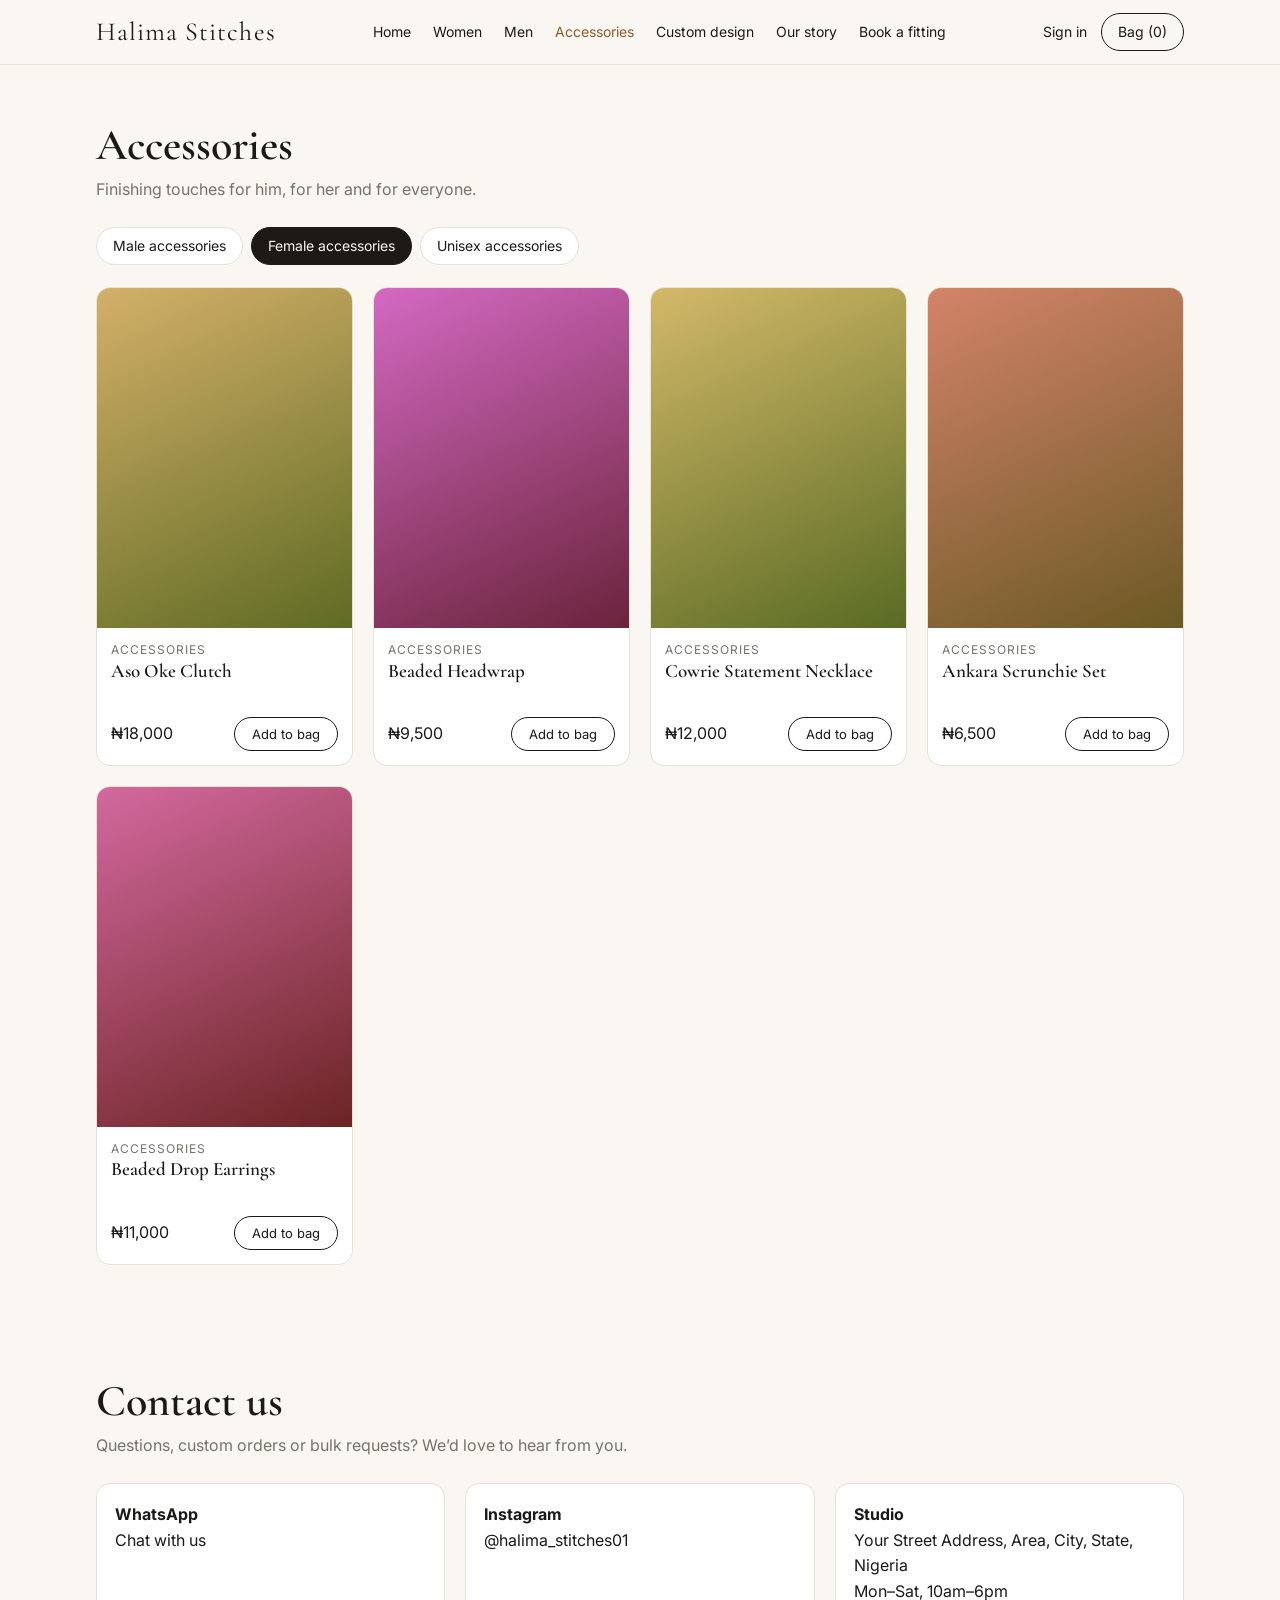
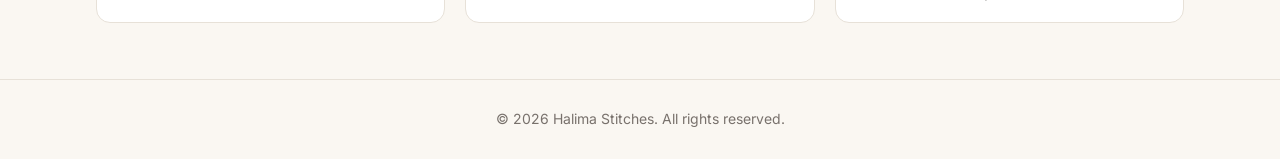
==== accessories.html @ e9c510a7 "version 03" ====
<!DOCTYPE html>
<html lang="en">
<head>
<meta charset="utf-8">
<meta name="viewport" content="width=device-width, initial-scale=1, viewport-fit=cover">
<!-- ✏️ EDIT: text shown in the browser tab -->
<title>Accessories | Maison Nova</title>
<link rel="stylesheet" href="https://fonts.googleapis.com/css2?family=Cormorant+Garamond:wght@500;600&family=Inter:wght@400;500&display=swap">
<link rel="stylesheet" href="style.css">
</head>
<body data-page="accessories">
<div id="hdr"></div>
<main>
<!-- ✏️ EDIT TEXT: accessories page heading and tagline. The tabs are Male, Female and Unisex -->
<div class="wrap sec"><h2>Accessories</h2><p class="sub">Finishing touches for him, for her and for everyone.</p><div class="tabs" id="tabs"></div><div class="grid" id="grid"></div></div>
</main>
<div id="ftr"></div>
<script src="config.js"></script>
<script src="products.js"></script>
<script src="products-extra.js"></script>
<script src="script.js"></script>
</body>
</html>
---- style.css ----
:root{--bg:#faf7f2;--fg:#1c1917;--card:#fff;--muted:#78716c;--line:#e7e1d8;--accent:#8a5a2b;--accent-fg:#fff;--dark:#1c1917;--dark-fg:#faf7f2;
--serif:"Cormorant Garamond",Georgia,serif;--sans:Inter,system-ui,-apple-system,"Segoe UI",sans-serif;
box-sizing:border-box;padding-top:env(safe-area-inset-top,0px);padding-bottom:env(safe-area-inset-bottom,0px);color-scheme:light}
@media (prefers-color-scheme:dark){:root:not([data-theme="light"]){--bg:#14110f;--fg:#f3ede4;--card:#1d1916;--muted:#a39a8f;--line:#2e2822;--accent:#d19a5c;--accent-fg:#14110f;--dark:#0c0a09;--dark-fg:#f3ede4;color-scheme:dark}}
:root[data-theme="dark"]{--bg:#14110f;--fg:#f3ede4;--card:#1d1916;--muted:#a39a8f;--line:#2e2822;--accent:#d19a5c;--accent-fg:#14110f;--dark:#0c0a09;--dark-fg:#f3ede4;color-scheme:dark}
html{scroll-behavior:smooth;scroll-padding-top:calc(64px + env(safe-area-inset-top,0px))}
*{box-sizing:border-box}
body{margin:0;background:var(--bg);color:var(--fg);font:16px/1.6 var(--sans)}
body::before{content:"";position:fixed;inset:0 0 auto;height:env(safe-area-inset-top,0px);z-index:30;background:var(--bg)}
a{color:inherit;text-decoration:none}
h1,h2,h3{font-family:var(--serif);font-weight:600;line-height:1.1;margin:0}
.wrap{max-width:1200px;margin:0 auto;padding:0 clamp(16px,4.5vw,56px)}
header{position:sticky;top:env(safe-area-inset-top,0px);z-index:31;background:var(--bg);border-bottom:1px solid var(--line)}
header .wrap{display:flex;align-items:center;justify-content:space-between;height:64px}
.logo{font-family:var(--serif);font-size:26px;letter-spacing:.04em}
nav{display:flex;gap:22px;font-size:14px}
nav a:hover{color:var(--accent)}
.bagbtn{border:1px solid var(--fg);background:none;color:var(--fg);border-radius:999px;padding:7px 16px;font:inherit;font-size:14px;cursor:pointer}
.hero{padding:72px 0 64px;display:grid;gap:32px;grid-template-columns:1.1fr .9fr;align-items:center}
.hero h1{font-size:clamp(40px,7vw,76px)}
.hero p{color:var(--muted);max-width:44ch;margin:18px 0 26px}
.btn{display:inline-block;background:var(--accent);color:var(--accent-fg);padding:12px 26px;border-radius:999px;border:0;font:inherit;font-weight:500;cursor:pointer}
.btn.o{background:none;color:var(--fg);border:1px solid var(--fg);margin-left:8px}
.art{aspect-ratio:4/5;border-radius:200px 200px 16px 16px;background:linear-gradient(160deg,#d9b38c,#8a5a2b 55%,#3b2412)}
.sec{padding:56px 0}
.sec h2{font-size:clamp(30px,5vw,44px);margin-bottom:8px}
.sub{color:var(--muted);margin:0 0 24px}
.tabs{display:flex;gap:8px;flex-wrap:wrap;margin-bottom:22px}
.tabs button{border:1px solid var(--line);background:var(--card);color:var(--fg);padding:7px 16px;border-radius:999px;font:inherit;font-size:14px;cursor:pointer}
.tabs button.on{background:var(--fg);color:var(--bg);border-color:var(--fg)}
.grid{display:grid;grid-template-columns:repeat(auto-fill,minmax(210px,1fr));gap:20px}
.card{background:var(--card);border:1px solid var(--line);border-radius:14px;overflow:hidden}
.sw{aspect-ratio:3/4}
.card .in{padding:12px 14px 14px}
.grid .card{transition:transform .3s ease,box-shadow .3s ease}
.grid .card:hover{transform:scale(1.02);box-shadow:0 10px 26px rgba(0,0,0,.14)}
.grid .sw{transition:transform .5s ease}
.grid .card:hover .sw{transform:scale(1.04)}
#rgrid{grid-template-columns:repeat(3,1fr)}
@media(max-width:720px){#rgrid{grid-template-columns:repeat(2,1fr)}}
.rh{display:flex;justify-content:space-between;align-items:baseline;gap:10px;margin:34px 0 14px}.rh h3{font-size:28px}.rh a{font-size:14px;color:var(--accent);white-space:nowrap}
.rc{display:flex;align-items:center;gap:8px}
.ar{width:32px;height:32px;border-radius:50%;border:1px solid var(--line);background:var(--card);color:var(--fg);cursor:pointer;font-size:18px;line-height:1;padding:0}
@media(hover:none){.ar{display:none}}
.hs{display:flex;gap:18px;overflow-x:auto;scroll-snap-type:x mandatory;scroll-padding-left:6px;scrollbar-width:none;-ms-overflow-style:none;padding:10px 6px 18px;margin:-10px -6px 0;-webkit-overflow-scrolling:touch}
.hs .card{flex:0 0 clamp(190px,24vw,230px);scroll-snap-align:start}
.hs::-webkit-scrollbar{display:none}
.grid .card{display:flex;flex-direction:column}
.grid .card .in{flex:1;display:flex;flex-direction:column}
.grid .card h3{font-size:19px;line-height:1.2;height:2.4em;overflow:hidden}
.grid .card .r{margin-top:auto;padding-top:12px}
.grid .card button{width:104px;height:34px;padding:0;text-align:center}
.tz{display:flex;justify-content:space-between;align-items:center;gap:20px;flex-wrap:wrap;border:1px solid var(--line);border-radius:16px;background:var(--card);padding:26px}
.steps{display:grid;grid-template-columns:repeat(auto-fit,minmax(200px,1fr));gap:14px;margin:0 0 12px}
.steps div{border:1px solid var(--line);border-radius:14px;padding:16px;background:var(--card);font-size:14px;color:var(--muted)}
.steps b{display:block;font-family:var(--serif);font-size:21px;color:var(--fg);margin:2px 0 4px}
.steps span{color:var(--accent);font-size:13px}
#dpv{perspective:700px}
#dmn{display:block;width:100%;max-width:230px;margin:0 auto;height:auto}
#dmn.tw2{animation:twirl .7s ease-in-out}
@keyframes twirl{to{transform:rotateY(360deg)}}
.gm{display:none;transform-box:fill-box;transform-origin:50% 0;filter:url(#fab)}
.gm.on{display:inline;animation:pop .5s ease-out}
@keyframes pop{0%{opacity:0;transform:scale(.88) translateY(10px)}60%{transform:scale(1.03)}100%{opacity:1;transform:none}}
.gm path{fill:var(--gc);stroke:rgba(0,0,0,.22);stroke-width:1;transition:fill .4s}
.gm .ln{fill:none;stroke:rgba(255,255,255,.45)}
.gm .sd{fill:rgba(0,0,0,.2);stroke:none}
.gm .fd{fill:none;stroke:rgba(0,0,0,.16);stroke-width:1.6;stroke-linecap:round}
#bs .bp{opacity:0;fill:#f2c94c;transform-box:fill-box;transform-origin:center}
#bs.go .bp{animation:burst .7s ease-out}
@keyframes burst{0%{opacity:0;transform:scale(.2)}35%{opacity:1}100%{opacity:0;transform:scale(1.8)}}
.dcap{text-align:center;margin-top:8px;font-family:var(--serif);font-size:20px}
@media(prefers-reduced-motion:reduce){.gm.on,#dmn.tw2,#bs.go .bp{animation:none}}
.card h3{font-size:20px}
.card .c{font-size:12px;color:var(--muted);text-transform:uppercase;letter-spacing:.08em}
.card .r{display:flex;justify-content:space-between;align-items:center;margin-top:8px}
.card button{border:1px solid var(--fg);background:none;color:var(--fg);border-radius:999px;padding:5px 12px;font:inherit;font-size:13px;cursor:pointer}
.card button:hover{background:var(--fg);color:var(--bg)}
.story{background:var(--dark);color:var(--dark-fg);text-align:center;padding:72px 0}
.story p{max-width:56ch;margin:14px auto 0;opacity:.8}
.cols{display:grid;grid-template-columns:repeat(auto-fit,minmax(200px,1fr));gap:20px;margin-top:24px}
.cols div{border:1px solid var(--line);border-radius:14px;padding:18px;background:var(--card)}
footer{border-top:1px solid var(--line);padding:28px 0;color:var(--muted);font-size:14px;text-align:center}
#dr{position:fixed;top:0;right:0;bottom:0;width:min(360px,100vw);background:var(--bg);border-left:1px solid var(--line);z-index:40;transform:translateX(100%);transition:transform .25s;padding:calc(16px + env(safe-area-inset-top,0px)) 18px calc(16px + env(safe-area-inset-bottom,0px));display:flex;flex-direction:column}
#dr.open{transform:none}
#dl{flex:1;overflow:auto}
.li{display:flex;justify-content:space-between;gap:8px;padding:10px 0;border-bottom:1px solid var(--line);font-size:14px}
.li button{border:0;background:none;color:var(--muted);cursor:pointer;font:inherit}
.back{display:inline-block;margin-top:20px;color:var(--muted);font-size:14px}
.stage{display:grid;grid-template-columns:190px 1fr;gap:24px;align-items:center;background:linear-gradient(135deg,var(--card),var(--bg));border:1px solid var(--line);border-radius:16px;padding:18px 22px;margin-bottom:20px;perspective:700px}
#mn{width:100%;height:auto;transition:transform .15s ease-out;animation:fl 5s ease-in-out infinite}
@keyframes fl{50%{translate:0 -8px}}
.tw{animation:tw 2.4s ease-in-out infinite}.tw:nth-child(2){animation-delay:.8s}.tw:nth-child(3){animation-delay:1.6s}
@keyframes tw{50%{opacity:.2}}
.stx h3{font-size:26px;margin-bottom:8px}.stx p{margin:0 0 10px;color:var(--muted)}
.chips{display:flex;gap:8px;flex-wrap:wrap}.chips span{font-size:13px;border:1px solid var(--line);border-radius:999px;padding:3px 12px;background:var(--bg)}
@media(max-width:720px){.stage{grid-template-columns:1fr;text-align:center}#mn{max-width:170px;margin:0 auto}.chips{justify-content:center}}
@media(prefers-reduced-motion:reduce){#mn,.tw{animation:none}.grid .card,.grid .sw{transition:none}.grid .card:hover,.grid .card:hover .sw{transform:none}}
.cs{width:34px;height:34px;border-radius:50%;border:2px solid var(--line);cursor:pointer;padding:0}.cs.on{outline:2px solid var(--accent);outline-offset:2px}
.pv{aspect-ratio:3/4;max-height:380px;width:100%;border-radius:14px;display:flex;align-items:flex-end}.pv span{color:#fff;font-family:var(--serif);font-size:22px;padding:14px;text-shadow:0 1px 6px rgba(0,0,0,.5)}
.bk label.drop{display:flex;flex-direction:column;align-items:center;justify-content:center;gap:8px;margin-top:12px;min-height:110px;padding:14px;border:2px dashed var(--line);border-radius:12px;color:var(--muted);text-align:center;cursor:pointer;font-size:14px}
.bk label.drop:hover{border-color:var(--accent)}
.drop img{max-height:160px;max-width:100%;border-radius:8px}
.bk .drop input{display:none}
.bk{display:grid;grid-template-columns:1.3fr 1fr;gap:20px;align-items:start}.fg{display:grid;grid-template-columns:1fr 1fr;gap:12px}
.bk label{display:block;font-size:13px;color:var(--muted)}
.bk input,.bk select,.bk textarea{width:100%;margin-top:4px;padding:10px;border:1px solid var(--line);border-radius:10px;background:var(--bg);color:var(--fg);font:inherit}
.bk textarea{min-height:80px;resize:vertical}
.bk ol{margin:10px 0 0;padding-left:20px;color:var(--muted);font-size:14px}.bk ol li{margin-bottom:6px}
@media(max-width:720px){.bk,.fg{grid-template-columns:1fr}}
@media(max-width:720px){.hero{grid-template-columns:1fr;padding-top:36px}nav{display:none}.art{max-height:340px;aspect-ratio:auto;height:300px}}

/* ===== shared layout, menus, product page, story page, sign-in ===== */
.hr{display:flex;align-items:center;gap:14px}.acc{font-size:14px;cursor:pointer}
header nav a.cur{color:var(--accent)}
.mbtn{display:none;width:40px;height:40px;border:1px solid var(--fg);border-radius:50%;background:none;color:var(--fg);font-size:18px;cursor:pointer;align-items:center;justify-content:center}
#ov{position:fixed;inset:0;background:rgba(0,0,0,.45);opacity:0;pointer-events:none;transition:opacity .25s;z-index:60}#ov.open{opacity:1;pointer-events:auto}
#sm{position:fixed;top:0;left:0;bottom:0;width:min(300px,84vw);background:var(--bg);border-right:1px solid var(--line);z-index:61;transform:translateX(-100%);transition:transform .28s;padding:calc(16px + env(safe-area-inset-top,0px)) 20px calc(16px + env(safe-area-inset-bottom,0px));display:flex;flex-direction:column}#sm.open{transform:none}
.smh{display:flex;justify-content:space-between;align-items:center;margin-bottom:18px}
.smn{display:flex;flex-direction:column}.smn a{padding:14px 2px;border-bottom:1px solid var(--line);font-family:var(--serif);font-size:24px}.smn a.cur{color:var(--accent)}
body.lock{overflow:hidden}
@media(max-width:900px){header nav,.acc{display:none}.mbtn{display:flex}}
.card[data-i]{cursor:pointer}
.pdg{display:grid;grid-template-columns:1.05fr 1fr;gap:clamp(20px,4vw,48px);margin:14px 0 40px}
#gmain{aspect-ratio:4/5;border-radius:16px;transition:opacity .25s}
.th{display:grid;grid-template-columns:repeat(4,1fr);gap:10px;margin-top:10px}
.th button{aspect-ratio:1;border-radius:10px;border:2px solid transparent;cursor:pointer;padding:0}.th button.on{border-color:var(--accent)}
.info h1{font-size:clamp(32px,5vw,48px)}.pr{font-size:24px;margin:8px 0 12px}
.sz{display:flex;gap:8px;flex-wrap:wrap;margin:6px 0 16px}.sz button{min-width:46px;height:40px;border-radius:10px;border:1px solid var(--line);background:var(--card);color:var(--fg);cursor:pointer;font:inherit}.sz button.on{background:var(--fg);color:var(--bg);border-color:var(--fg)}
.qty{display:inline-flex;align-items:center;border:1px solid var(--line);border-radius:999px;margin-right:10px}.qty button{width:38px;height:40px;border:0;background:none;color:var(--fg);font-size:18px;cursor:pointer}.qty span{min-width:26px;text-align:center}
.dt{margin:22px 0 0;border-top:1px solid var(--line)}.dt div{display:flex;gap:14px;padding:10px 0;border-bottom:1px solid var(--line);font-size:14px}.dt dt{width:80px;color:var(--muted)}.dt dd{margin:0}
@media(max-width:820px){.pdg{grid-template-columns:1fr}}
.sh{position:relative;overflow:hidden;min-height:78vh;display:flex;align-items:center;padding:60px 0}
.sh h1{font-size:clamp(44px,9vw,104px)}.eyebrow{color:var(--accent);letter-spacing:.2em;text-transform:uppercase;font-size:13px}.lead{max-width:50ch;color:var(--muted);margin-top:18px}
.ln{display:block;overflow:hidden}.ln span{display:block;transform:translateY(110%);animation:up .9s cubic-bezier(.2,.7,.2,1) forwards}.ln:nth-child(2) span{animation-delay:.2s}@keyframes up{to{transform:none}}
.blob{position:absolute;border-radius:50%;filter:blur(8px);opacity:.35;z-index:-1}.b1{width:min(46vw,420px);aspect-ratio:1;right:-6%;top:8%;background:radial-gradient(circle at 30% 30%,#d9b38c,#8a5a2b)}.b2{width:min(30vw,260px);aspect-ratio:1;left:-4%;bottom:6%;background:radial-gradient(circle at 30% 30%,#1f6b4f,#0f2f24)}
.mq{overflow:hidden;border-block:1px solid var(--line);padding:14px 0;font-family:var(--serif);font-size:28px;white-space:nowrap}.mt{display:inline-block;animation:mq 24s linear infinite}@keyframes mq{to{transform:translateX(-50%)}}
.rv{opacity:0;transform:translateY(28px);transition:opacity .8s,transform .8s}.rv.l{transform:translateX(-40px)}.rv.r{transform:translateX(40px)}.rv.in{opacity:1;transform:none}html:not(.js) .rv{opacity:1;transform:none}
.split{display:grid;grid-template-columns:1fr 1fr;gap:clamp(20px,5vw,60px);align-items:center}.ph{aspect-ratio:4/3;border-radius:18px;background:linear-gradient(150deg,var(--a),var(--b));background-size:cover;background-position:center}
.stats{background:var(--card);border-block:1px solid var(--line);padding:40px 0}.stats .wrap{display:grid;grid-template-columns:repeat(auto-fit,minmax(150px,1fr));gap:20px;text-align:center;font-size:30px}.stats b{font-family:var(--serif);font-size:56px}.stats span{display:block;font-size:14px;color:var(--muted)}
.tl{border-left:2px solid var(--line);margin:22px 0 0 8px;padding-left:24px}.tl>div{margin-bottom:26px;position:relative}.tl>div::before{content:"";position:absolute;left:-31px;top:7px;width:12px;height:12px;border-radius:50%;background:var(--accent)}.tl b{font-family:var(--serif);font-size:24px}
.story .btn{margin-top:22px}
@media(max-width:760px){.split{grid-template-columns:1fr}.split.rev .ph{order:2}}
@media(prefers-reduced-motion:reduce){.rv{opacity:1;transform:none;transition:none}.ln span{animation:none;transform:none}.mt{animation:none}.blob{display:none}}
.auth{max-width:420px;margin:0 auto;padding:24px}.auth h2{font-size:34px}.auth .tabs{margin:10px 0 4px}
.auth label{display:block;font-size:13px;color:var(--muted);margin-top:12px}.auth input{width:100%;margin-top:4px;padding:11px;border:1px solid var(--line);border-radius:10px;background:var(--bg);color:var(--fg);font:inherit}
.auth [hidden]{display:none!important}.amsg{min-height:1.5em;margin:10px 0 0;color:var(--accent)}.auth .btn{margin-top:6px}
.s2{border:1px solid var(--line);background:none;color:var(--muted);border-radius:999px;padding:9px 16px;font:inherit;cursor:pointer}.s2:disabled{opacity:.5}
.demo{background:var(--bg);border:1px dashed var(--accent);border-radius:10px;padding:10px;font-size:13px;margin-top:12px}

.logo{display:flex;align-items:center}.logoimg{height:42px;width:auto;display:block}#sm .logoimg{height:36px}

/* ===== women / men / accessories menu, tiles, sign-in popup ===== */
.dd{position:relative;display:inline-block}.ddm{display:none;position:absolute;top:100%;left:-10px;padding-top:12px;min-width:210px;flex-direction:column;z-index:70}
.ddm a{background:var(--bg);padding:10px 14px;border:1px solid var(--line);border-top:0;font-size:14px}.ddm a:first-child{border-top:1px solid var(--line);border-radius:12px 12px 0 0}.ddm a:last-child{border-radius:0 0 12px 12px}
.dd:hover .ddm,.dd:focus-within .ddm{display:flex}
.sub2{display:flex;flex-direction:column;padding-left:16px}.smn .sub2 a{font-family:var(--sans);font-size:16px;color:var(--muted);padding:10px 2px}
@media(max-width:1040px){header nav,.acc{display:none}.mbtn{display:flex}}
.tiles{display:grid;grid-template-columns:repeat(auto-fit,minmax(240px,1fr));gap:18px}
.tile{display:flex;flex-direction:column;justify-content:flex-end;min-height:260px;padding:22px;border-radius:18px;color:#fff;font-family:var(--serif);font-size:34px;background:linear-gradient(150deg,var(--a),var(--b));transition:transform .3s ease}
.tile span{font-family:var(--sans);font-size:14px;opacity:.9}.tile:hover{transform:scale(1.02)}
.gate{position:fixed;inset:0;background:rgba(0,0,0,.55);z-index:90;display:flex;align-items:center;justify-content:center;padding:16px}.gate[hidden]{display:none}
.gbox{position:relative;background:var(--bg);border:1px solid var(--line);border-radius:18px;padding:28px 26px;max-width:380px;text-align:center;animation:pop2 .25s ease-out}
.gbox h3{font-size:30px;margin-bottom:8px}.gbox .btn{margin-top:10px}
.gx{position:absolute;top:10px;right:12px;border:0;background:none;color:var(--muted);font-size:18px;cursor:pointer}
@keyframes pop2{from{opacity:0;transform:scale(.94)}to{opacity:1;transform:none}}
/* side space on every screen size */
.wrap,.wrap.sec,.wrap.hero{padding-left:clamp(16px,5vw,56px);padding-right:clamp(16px,5vw,56px)}
footer{padding-left:16px;padding-right:16px}
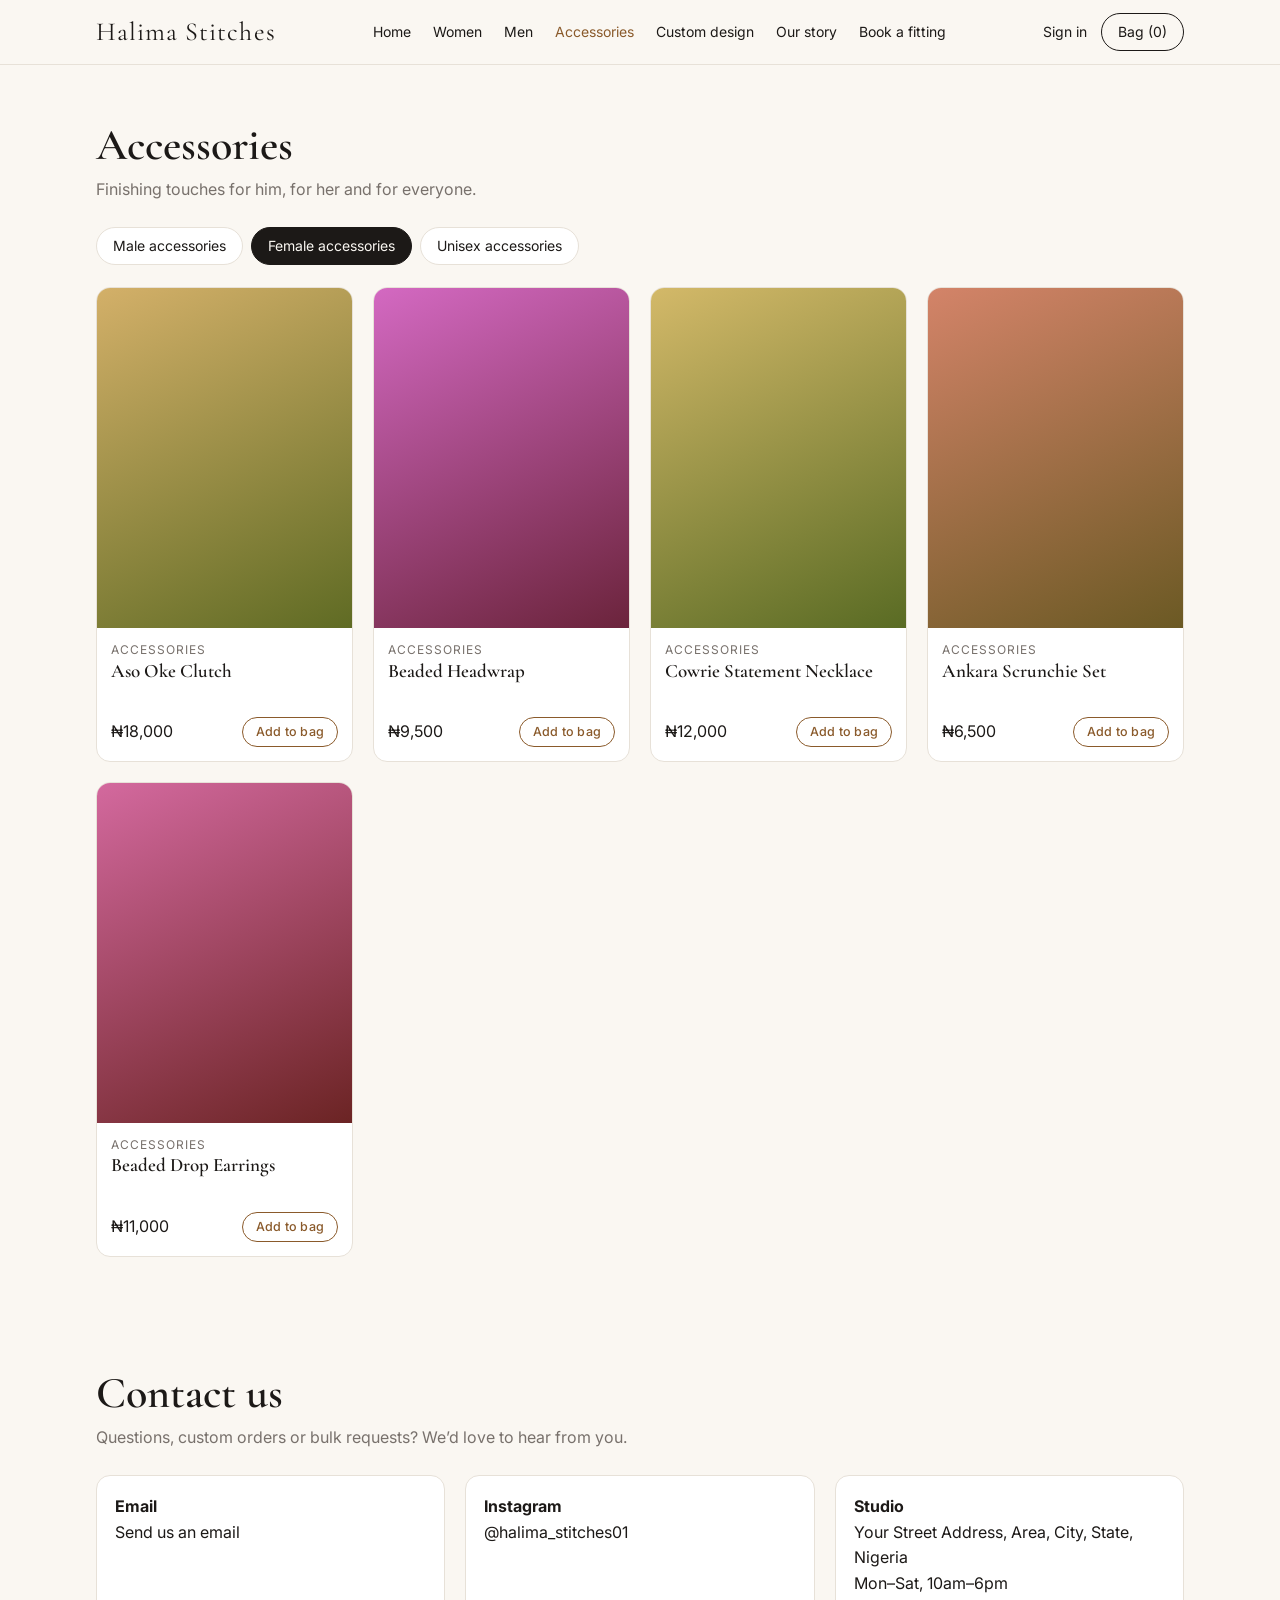
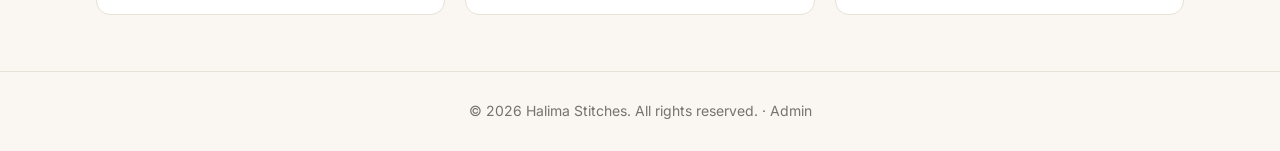
==== commit 3233c89b: "Backup current website before replacing index" ====
--- a/accessories.html
+++ b/accessories.html
@@ -18,6 +18,7 @@
 <script src="config.js"></script>
 <script src="products.js"></script>
 <script src="products-extra.js"></script>
+<script src="data/store.js"></script>
 <script src="script.js"></script>
 </body>
 </html>
--- a/style.css
+++ b/style.css
@@ -164,6 +164,42 @@
 .gbox h3{font-size:30px;margin-bottom:8px}.gbox .btn{margin-top:10px}
 .gx{position:absolute;top:10px;right:12px;border:0;background:none;color:var(--muted);font-size:18px;cursor:pointer}
 @keyframes pop2{from{opacity:0;transform:scale(.94)}to{opacity:1;transform:none}}
-/* side space on every screen size */
+
+/* ===== side space on every screen size (keeps content off the screen edges) ===== */
 .wrap,.wrap.sec,.wrap.hero{padding-left:clamp(16px,5vw,56px);padding-right:clamp(16px,5vw,56px)}
 footer{padding-left:16px;padding-right:16px}
+
+/* ===== Women / Men / Accessories tiles: one swipeable row ===== */
+.tiles{display:flex;gap:16px;overflow-x:auto;scroll-snap-type:x mandatory;scrollbar-width:none;-ms-overflow-style:none;-webkit-overflow-scrolling:touch;padding:8px 6px;margin:-8px -6px}
+.tiles::-webkit-scrollbar{display:none}
+.tiles .tile{flex:1 0 min(78vw,300px);scroll-snap-align:start}
+
+/* ===== tile arrows and a smaller, softer Add to bag button ===== */
+.tw{position:relative}
+.tw .ar{position:absolute;top:50%;transform:translateY(-50%);z-index:2;box-shadow:0 2px 10px rgba(0,0,0,.2)}
+.tw .al{left:8px}.tw .arr{right:8px}
+.tw.no .ar{display:none}
+.grid .card .r{gap:8px}
+.grid .card button{width:auto;min-width:62px;height:30px;padding:0 13px;font-size:12.5px;font-weight:500;letter-spacing:.02em;border:1px solid var(--accent);color:var(--accent);background:transparent;border-radius:999px;transition:background .2s,color .2s}
+.grid .card button:hover{background:var(--accent);color:var(--accent-fg)}
+.info .btn{padding:10px 22px;font-size:15px}
+@media(max-width:520px){.grid .card .r span{font-size:14px}.grid .card button{padding:0 11px;font-size:12px}.t2{display:none}.info .btn{padding:9px 18px;font-size:14px}}
+
+/* keep the Add to bag text on one line; use the short "Add" on narrower cards */
+.grid .card button{white-space:nowrap;flex:none}
+.grid .card .r span{white-space:nowrap}
+@media(max-width:900px){.t2{display:none}.grid .card button{min-width:56px;padding:0 12px}}
+
+/* ===== flash sale bar: endless scroll, left to right ===== */
+.fs{overflow:hidden;background:var(--accent);color:var(--accent-fg);padding:9px 0;font-size:13px;letter-spacing:.14em;text-transform:uppercase;white-space:nowrap}
+.fst{display:inline-block;animation:fsr 30s linear infinite}.fst span{padding:0 28px}
+.fs:hover .fst{animation-play-state:paused}
+@keyframes fsr{from{transform:translateX(-50%)}to{transform:translateX(0)}}
+@media(prefers-reduced-motion:reduce){.fst{animation:none}}
+
+/* anything marked hidden stays hidden (used to switch the flash sale bar off) */
+[hidden]{display:none!important}
+
+/* ===== labels and crossed-out prices (set in the admin page) ===== */
+.sw{position:relative}.tg{position:absolute;top:10px;left:10px;font-style:normal;background:var(--accent);color:var(--accent-fg);font-size:11px;letter-spacing:.06em;text-transform:uppercase;padding:3px 9px;border-radius:999px}
+.was{color:var(--muted);font-size:.85em;margin-right:4px}
